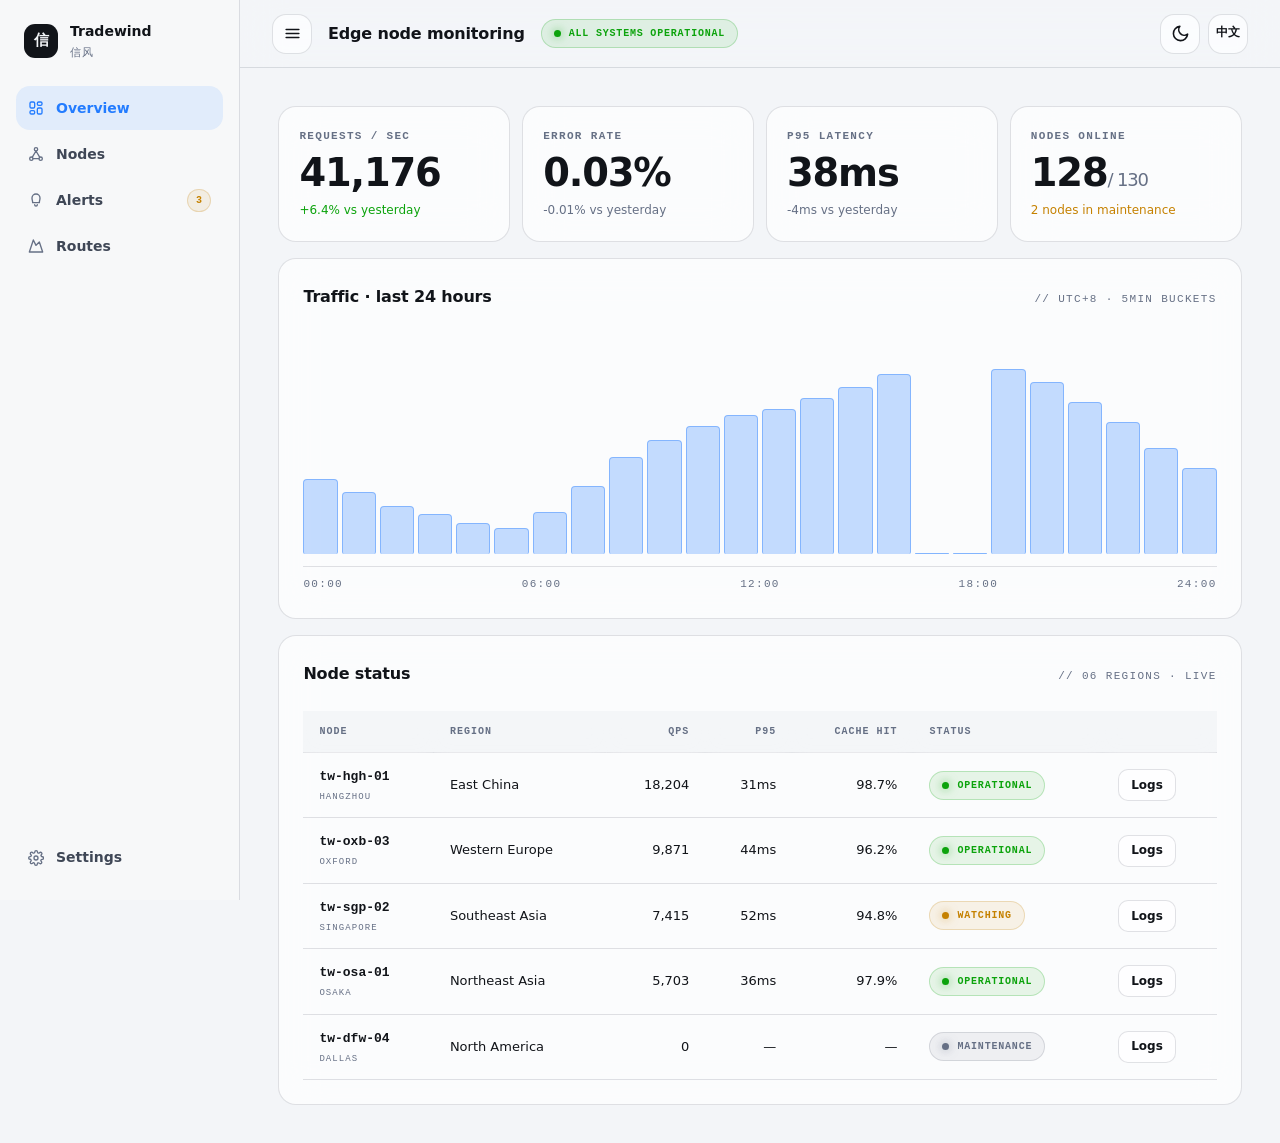
==== examples/dashboard/index.html @ 098a9b1c "Budian UI v1.0.0 - design system, tokens, agent skill, and runnable examples Distilled from Budian C" ====
<!DOCTYPE html>
<html lang="zh-CN">
<head>
  <meta charset="UTF-8">
  <meta name="viewport" content="width=device-width, initial-scale=1, viewport-fit=cover">
  <title>信风 Tradewind — 边缘节点监控台</title>
  <meta name="description" content="信风边缘网络的节点监控面板:请求量、延迟、缓存命中与告警。">
  <meta name="theme-color" media="(prefers-color-scheme: light)" content="#f3f5f8">
  <meta name="theme-color" media="(prefers-color-scheme: dark)" content="#050609">
  <script>
    (function () {
      var t = null;
      try { t = localStorage.getItem("budian-theme"); } catch (e) {}
      if (t !== "light" && t !== "dark") {
        t = matchMedia("(prefers-color-scheme: dark)").matches ? "dark" : "light";
      }
      document.documentElement.dataset.theme = t;
    })();
  </script>
  <link rel="stylesheet" href="../../tokens/tokens.css">
  <link rel="stylesheet" href="styles.css">
</head>
<body>
  <a class="skip" href="#main" data-i18n="a11y.skip">跳到主要内容</a>

  <div class="app">
    <!-- ================= Sidebar ================= -->
    <aside class="sidebar" aria-label="侧边导航">
      <div class="sidebar__brand">
        <span class="brand__mark" aria-hidden="true">信</span>
        <span class="brand__name">Tradewind<b>信风</b></span>
      </div>
      <nav class="sidenav">
        <a class="sidenav__item is-active" href="#main" aria-current="page">
          <svg class="icon" viewBox="0 0 24 24" fill="none" stroke="currentColor" stroke-width="2" stroke-linecap="round" stroke-linejoin="round" aria-hidden="true"><rect x="3" y="3" width="7" height="9" rx="2"/><rect x="14" y="3" width="7" height="5" rx="2"/><rect x="14" y="12" width="7" height="9" rx="2"/><rect x="3" y="16" width="7" height="5" rx="2"/></svg>
          <span data-i18n="nav.overview">概览</span>
        </a>
        <a class="sidenav__item" href="#nodes">
          <svg class="icon" viewBox="0 0 24 24" fill="none" stroke="currentColor" stroke-width="2" stroke-linecap="round" stroke-linejoin="round" aria-hidden="true"><circle cx="12" cy="5" r="2.5"/><circle cx="5" cy="19" r="2.5"/><circle cx="19" cy="19" r="2.5"/><path d="M12 7.5 6.5 16.7M12 7.5l5.5 9.2M7.5 19h9"/></svg>
          <span data-i18n="nav.nodes">节点</span>
        </a>
        <a class="sidenav__item" href="#nodes">
          <svg class="icon" viewBox="0 0 24 24" fill="none" stroke="currentColor" stroke-width="2" stroke-linecap="round" stroke-linejoin="round" aria-hidden="true"><path d="M12 3a6 6 0 0 0-6 6c0 3 1 4 1 7h10c0-3 1-4 1-7a6 6 0 0 0-6-6Z"/><path d="M10 19a2 2 0 0 0 4 0"/></svg>
          <span data-i18n="nav.alerts">告警</span>
          <span class="badge badge--warn">3</span>
        </a>
        <a class="sidenav__item" href="#nodes">
          <svg class="icon" viewBox="0 0 24 24" fill="none" stroke="currentColor" stroke-width="2" stroke-linecap="round" stroke-linejoin="round" aria-hidden="true"><path d="m8 3 4 8 5-5 5 15H2L8 3Z"/></svg>
          <span data-i18n="nav.routes">路由</span>
        </a>
      </nav>
      <div class="sidebar__foot">
        <button class="sidenav__item sidenav__item--btn" type="button" id="settings-open">
          <svg class="icon" viewBox="0 0 24 24" fill="none" stroke="currentColor" stroke-width="2" stroke-linecap="round" stroke-linejoin="round" aria-hidden="true"><circle cx="12" cy="12" r="3"/><path d="M19.4 15a1.7 1.7 0 0 0 .3 1.9l.1.1a2 2 0 1 1-2.8 2.8l-.1-.1a1.7 1.7 0 0 0-1.9-.3 1.7 1.7 0 0 0-1 1.5V21a2 2 0 1 1-4 0v-.1a1.7 1.7 0 0 0-1-1.6 1.7 1.7 0 0 0-1.9.3l-.1.1a2 2 0 1 1-2.8-2.8l.1-.1a1.7 1.7 0 0 0 .3-1.9 1.7 1.7 0 0 0-1.5-1H3a2 2 0 1 1 0-4h.1a1.7 1.7 0 0 0 1.6-1 1.7 1.7 0 0 0-.3-1.9l-.1-.1a2 2 0 1 1 2.8-2.8l.1.1a1.7 1.7 0 0 0 1.9.3h.1a1.7 1.7 0 0 0 1-1.5V3a2 2 0 1 1 4 0v.1a1.7 1.7 0 0 0 1 1.5h.1a1.7 1.7 0 0 0 1.9-.3l.1-.1a2 2 0 1 1 2.8 2.8l-.1.1a1.7 1.7 0 0 0-.3 1.9v.1a1.7 1.7 0 0 0 1.5 1h.2a2 2 0 1 1 0 4h-.1a1.7 1.7 0 0 0-1.5 1Z"/></svg>
          <span data-i18n="nav.settings">设置</span>
        </button>
      </div>
    </aside>

    <!-- Mobile drawer scrim -->
    <div class="scrim" id="scrim" hidden></div>

    <!-- ================= Main column ================= -->
    <div class="main">
      <header class="topbar">
        <button class="icon-btn menu-btn" type="button" id="menu-open" aria-label="打开导航" aria-expanded="false">
          <svg class="icon" viewBox="0 0 24 24" fill="none" stroke="currentColor" stroke-width="2" stroke-linecap="round" stroke-linejoin="round" aria-hidden="true"><path d="M4 7h16M4 12h16M4 17h16"/></svg>
        </button>
        <h1 class="topbar__title"><span data-i18n="page.title">边缘节点监控</span><span class="status status--ok" data-i18n="page.status">全部系统正常</span></h1>
        <div class="topbar__actions">
          <button class="icon-btn" type="button" data-budian-theme-toggle data-i18n-attr="aria-label:a11y.themeDark" aria-pressed="false">
            <svg class="icon icon--moon" viewBox="0 0 24 24" fill="none" stroke="currentColor" stroke-width="2" stroke-linecap="round" stroke-linejoin="round" aria-hidden="true"><path d="M21 12.8A9 9 0 1 1 11.2 3a7 7 0 0 0 9.8 9.8Z"/></svg>
            <svg class="icon icon--sun" viewBox="0 0 24 24" fill="none" stroke="currentColor" stroke-width="2" stroke-linecap="round" stroke-linejoin="round" aria-hidden="true"><circle cx="12" cy="12" r="4"/><path d="M12 2v2M12 20v2M4.9 4.9l1.4 1.4M17.7 17.7l1.4 1.4M2 12h2M20 12h2M4.9 19.1l1.4-1.4M17.7 6.3l1.4-1.4"/></svg>
          </button>
          <button class="icon-btn icon-btn--text" type="button" data-budian-locale-toggle aria-label="Switch to English" lang="en">EN</button>
        </div>
      </header>

      <main id="main" class="content">
        <!-- ============ Metric row ============ -->
        <section class="metrics" aria-label="关键指标">
          <div class="metric reveal" style="--d:1">
            <span class="metric__label mono-note" data-i18n="metrics.rps.label">REQUESTS / SEC</span>
            <strong class="metric__value"><span data-count="41200">0</span></strong>
            <span class="metric__delta metric__delta--up">+6.4% <span data-i18n="metrics.vsYesterday">较昨日</span></span>
          </div>
          <div class="metric reveal" style="--d:2">
            <span class="metric__label mono-note" data-i18n="metrics.err.label">ERROR RATE</span>
            <strong class="metric__value"><span data-count="0.03" data-count-suffix="%">0</span></strong>
            <span class="metric__delta metric__delta--down">-0.01% <span data-i18n="metrics.vsYesterday">较昨日</span></span>
          </div>
          <div class="metric reveal" style="--d:3">
            <span class="metric__label mono-note" data-i18n="metrics.p95.label">P95 LATENCY</span>
            <strong class="metric__value"><span data-count="38" data-count-suffix="ms">0</span></strong>
            <span class="metric__delta metric__delta--down">-4ms <span data-i18n="metrics.vsYesterday">较昨日</span></span>
          </div>
          <div class="metric reveal" style="--d:4">
            <span class="metric__label mono-note" data-i18n="metrics.nodes.label">NODES ONLINE</span>
            <strong class="metric__value"><span data-count="128">0</span><span class="metric__total">/ 130</span></strong>
            <span class="metric__delta metric__delta--warn" data-i18n="metrics.nodes.delta">2 个节点维护中</span>
          </div>
        </section>

        <!-- ============ Traffic chart ============ -->
        <section class="panel reveal" id="traffic" aria-labelledby="traffic-title">
          <header class="panel__head">
            <h2 class="panel__title" id="traffic-title" data-i18n="traffic.title">请求量 · 最近 24 小时</h2>
            <code class="mono-note" data-i18n="traffic.note">// UTC+8 · 5MIN BUCKETS</code>
          </header>
          <div class="chart" role="img" aria-label="最近二十四小时请求量柱状图,峰值出现在 21:00 左右">
            <div class="chart__bar" style="--v:34"></div>
            <div class="chart__bar" style="--v:28"></div>
            <div class="chart__bar" style="--v:22"></div>
            <div class="chart__bar" style="--v:18"></div>
            <div class="chart__bar" style="--v:14"></div>
            <div class="chart__bar" style="--v:12"></div>
            <div class="chart__bar" style="--v:19"></div>
            <div class="chart__bar" style="--v:31"></div>
            <div class="chart__bar" style="--v:44"></div>
            <div class="chart__bar" style="--v:52"></div>
            <div class="chart__bar" style="--v:58"></div>
            <div class="chart__bar" style="--v:63"></div>
            <div class="chart__bar" style="--v:66"></div>
            <div class="chart__bar" style="--v:71"></div>
            <div class="chart__bar" style="--v:76"></div>
            <div class="chart__bar" style="--v:82"></div>
            <div class="chart__bar" style="--v:88 is-peak"></div>
            <div class="chart__bar" style="--v:91 is-peak"></div>
            <div class="chart__bar" style="--v:84"></div>
            <div class="chart__bar" style="--v:78"></div>
            <div class="chart__bar" style="--v:69"></div>
            <div class="chart__bar" style="--v:60"></div>
            <div class="chart__bar" style="--v:48"></div>
            <div class="chart__bar" style="--v:39"></div>
          </div>
          <div class="chart__axis mono-note" aria-hidden="true">
            <span>00:00</span><span>06:00</span><span>12:00</span><span>18:00</span><span>24:00</span>
          </div>
        </section>

        <!-- ============ Nodes table ============ -->
        <section class="panel reveal" id="nodes" aria-labelledby="nodes-title">
          <header class="panel__head">
            <h2 class="panel__title" id="nodes-title" data-i18n="nodes.title">节点状态</h2>
            <code class="mono-note" data-i18n="nodes.note">// 06 REGIONS · LIVE</code>
          </header>
          <div class="table-wrap">
            <table class="table">
              <thead>
                <tr>
                  <th scope="col" data-i18n="nodes.col.node">节点</th>
                  <th scope="col" data-i18n="nodes.col.region">区域</th>
                  <th scope="col" class="num" data-i18n="nodes.col.qps">QPS</th>
                  <th scope="col" class="num" data-i18n="nodes.col.p95">P95</th>
                  <th scope="col" class="num" data-i18n="nodes.col.hit">命中率</th>
                  <th scope="col" data-i18n="nodes.col.status">状态</th>
                  <th scope="col"><span class="visually-hidden" data-i18n="nodes.col.actions">操作</span></th>
                </tr>
              </thead>
              <tbody>
                <tr>
                  <th scope="row"><span class="node-name">tw-hgh-01</span><small class="mono-note">HANGZHOU</small></th>
                  <td data-i18n="nodes.r1.region">华东</td>
                  <td class="num">18,204</td>
                  <td class="num">31ms</td>
                  <td class="num">98.7%</td>
                  <td><span class="status status--ok" data-i18n="nodes.st.ok">正常</span></td>
                  <td class="actions"><button class="btn btn--ghost btn--xs" type="button" data-i18n="nodes.action.logs">日志</button></td>
                </tr>
                <tr>
                  <th scope="row"><span class="node-name">tw-oxb-03</span><small class="mono-note">OXFORD</small></th>
                  <td data-i18n="nodes.r2.region">西欧</td>
                  <td class="num">9,871</td>
                  <td class="num">44ms</td>
                  <td class="num">96.2%</td>
                  <td><span class="status status--ok" data-i18n="nodes.st.ok">正常</span></td>
                  <td class="actions"><button class="btn btn--ghost btn--xs" type="button" data-i18n="nodes.action.logs">日志</button></td>
                </tr>
                <tr>
                  <th scope="row"><span class="node-name">tw-sgp-02</span><small class="mono-note">SINGAPORE</small></th>
                  <td data-i18n="nodes.r3.region">东南亚</td>
                  <td class="num">7,415</td>
                  <td class="num">52ms</td>
                  <td class="num">94.8%</td>
                  <td><span class="status status--warn" data-i18n="nodes.st.observe">观察</span></td>
                  <td class="actions"><button class="btn btn--ghost btn--xs" type="button" data-i18n="nodes.action.logs">日志</button></td>
                </tr>
                <tr>
                  <th scope="row"><span class="node-name">tw-osa-01</span><small class="mono-note">OSAKA</small></th>
                  <td data-i18n="nodes.r4.region">东北亚</td>
                  <td class="num">5,703</td>
                  <td class="num">36ms</td>
                  <td class="num">97.9%</td>
                  <td><span class="status status--ok" data-i18n="nodes.st.ok">正常</span></td>
                  <td class="actions"><button class="btn btn--ghost btn--xs" type="button" data-i18n="nodes.action.logs">日志</button></td>
                </tr>
                <tr>
                  <th scope="row"><span class="node-name">tw-dfw-04</span><small class="mono-note">DALLAS</small></th>
                  <td data-i18n="nodes.r5.region">北美</td>
                  <td class="num">0</td>
                  <td class="num">—</td>
                  <td class="num">—</td>
                  <td><span class="status status--maint" data-i18n="nodes.st.maint">维护</span></td>
                  <td class="actions"><button class="btn btn--ghost btn--xs" type="button" data-i18n="nodes.action.logs">日志</button></td>
                </tr>
              </tbody>
            </table>
          </div>
        </section>
      </main>
    </div>
  </div>

  <!-- ============ Settings dialog (native <dialog>) ============ -->
  <dialog class="modal" id="settings">
    <form method="dialog" class="modal__form">
      <h2 class="modal__title" data-i18n="settings.title">面板设置</h2>
      <div class="field">
        <label for="refresh" data-i18n="settings.refresh">刷新间隔</label>
        <select id="refresh" class="input">
          <option value="5" data-i18n="settings.refresh.5">每 5 秒</option>
          <option value="15" selected data-i18n="settings.refresh.15">每 15 秒</option>
          <option value="60" data-i18n="settings.refresh.60">每 60 秒</option>
        </select>
      </div>
      <div class="field field--check">
        <input type="checkbox" id="alerts" class="checkbox" checked>
        <label for="alerts" data-i18n="settings.alerts">在顶部显示告警横幅</label>
      </div>
      <footer class="modal__foot">
        <button class="btn btn--ghost" type="submit" value="cancel" data-i18n="settings.cancel">取消</button>
        <button class="btn btn--solid" type="submit" value="save" id="settings-save" data-i18n="settings.save">保存</button>
      </footer>
    </form>
  </dialog>

  <script src="../assets/budian.js" defer></script>
  <script>
    document.addEventListener("DOMContentLoaded", function () {
      Budian.init({
        messages: {
          "zh-CN": {
            "meta.title": "信风 Tradewind — 边缘节点监控台",
            "meta.description": "信风边缘网络的节点监控面板:请求量、延迟、缓存命中与告警。",
            "a11y.skip": "跳到主要内容",
            "a11y.themeDark": "切换到深色模式",
            "a11y.themeLight": "切换到浅色模式",
            "a11y.menu": "打开导航",
            "nav.overview": "概览", "nav.nodes": "节点", "nav.alerts": "告警",
            "nav.routes": "路由", "nav.settings": "设置",
            "page.title": "边缘节点监控",
            "page.status": "全部系统正常",
            "metrics.rps.label": "REQUESTS / SEC",
            "metrics.err.label": "ERROR RATE",
            "metrics.p95.label": "P95 LATENCY",
            "metrics.nodes.label": "NODES ONLINE",
            "metrics.vsYesterday": "较昨日",
            "metrics.nodes.delta": "2 个节点维护中",
            "traffic.title": "请求量 · 最近 24 小时",
            "traffic.note": "// UTC+8 · 5MIN BUCKETS",
            "nodes.title": "节点状态",
            "nodes.note": "// 06 REGIONS · LIVE",
            "nodes.col.node": "节点", "nodes.col.region": "区域", "nodes.col.qps": "QPS",
            "nodes.col.p95": "P95", "nodes.col.hit": "命中率", "nodes.col.status": "状态",
            "nodes.col.actions": "操作",
            "nodes.r1.region": "华东", "nodes.r2.region": "西欧", "nodes.r3.region": "东南亚",
            "nodes.r4.region": "东北亚", "nodes.r5.region": "北美",
            "nodes.st.ok": "正常", "nodes.st.observe": "观察", "nodes.st.maint": "维护",
            "nodes.action.logs": "日志",
            "settings.title": "面板设置",
            "settings.refresh": "刷新间隔",
            "settings.refresh.5": "每 5 秒", "settings.refresh.15": "每 15 秒", "settings.refresh.60": "每 60 秒",
            "settings.alerts": "在顶部显示告警横幅",
            "settings.cancel": "取消", "settings.save": "保存",
            "settings.saved": "设置已保存"
          },
          "en": {
            "meta.title": "Tradewind — Edge Node Console",
            "meta.description": "Node monitoring console for the Tradewind edge network: traffic, latency, cache hits and alerts.",
            "a11y.skip": "Skip to main content",
            "a11y.themeDark": "Switch to dark mode",
            "a11y.themeLight": "Switch to light mode",
            "a11y.menu": "Open navigation",
            "nav.overview": "Overview", "nav.nodes": "Nodes", "nav.alerts": "Alerts",
            "nav.routes": "Routes", "nav.settings": "Settings",
            "page.title": "Edge node monitoring",
            "page.status": "All systems operational",
            "metrics.rps.label": "REQUESTS / SEC",
            "metrics.err.label": "ERROR RATE",
            "metrics.p95.label": "P95 LATENCY",
            "metrics.nodes.label": "NODES ONLINE",
            "metrics.vsYesterday": "vs yesterday",
            "metrics.nodes.delta": "2 nodes in maintenance",
            "traffic.title": "Traffic · last 24 hours",
            "traffic.note": "// UTC+8 · 5MIN BUCKETS",
            "nodes.title": "Node status",
            "nodes.note": "// 06 REGIONS · LIVE",
            "nodes.col.node": "Node", "nodes.col.region": "Region", "nodes.col.qps": "QPS",
            "nodes.col.p95": "P95", "nodes.col.hit": "Cache hit", "nodes.col.status": "Status",
            "nodes.col.actions": "Actions",
            "nodes.r1.region": "East China", "nodes.r2.region": "Western Europe", "nodes.r3.region": "Southeast Asia",
            "nodes.r4.region": "Northeast Asia", "nodes.r5.region": "North America",
            "nodes.st.ok": "Operational", "nodes.st.observe": "Watching", "nodes.st.maint": "Maintenance",
            "nodes.action.logs": "Logs",
            "settings.title": "Console settings",
            "settings.refresh": "Refresh interval",
            "settings.refresh.5": "Every 5 seconds", "settings.refresh.15": "Every 15 seconds", "settings.refresh.60": "Every 60 seconds",
            "settings.alerts": "Show alert banner at the top",
            "settings.cancel": "Cancel", "settings.save": "Save",
            "settings.saved": "Settings saved"
          }
        }
      });

      /* Native dialog wiring */
      var settings = document.getElementById("settings");
      var openBtn = document.getElementById("settings-open");
      openBtn.addEventListener("click", function () { settings.showModal(); });
      settings.addEventListener("close", function () {
        if (settings.returnValue === "save") {
          Budian.toast.show(Budian.i18n.t("settings.saved"));
        }
      });

      /* Mobile drawer */
      var sidebar = document.querySelector(".sidebar");
      var scrim = document.getElementById("scrim");
      var menuBtn = document.getElementById("menu-open");
      function setDrawer(open) {
        sidebar.classList.toggle("is-open", open);
        scrim.hidden = !open;
        menuBtn.setAttribute("aria-expanded", open ? "true" : "false");
        if (open) {
          var first = sidebar.querySelector(".sidenav__item");
          if (first) first.focus();
        } else {
          menuBtn.focus();
        }
      }
      menuBtn.addEventListener("click", function () {
        setDrawer(!sidebar.classList.contains("is-open"));
      });
      scrim.addEventListener("click", function () { setDrawer(false); });
      document.addEventListener("keydown", function (e) {
        if (e.key === "Escape" && sidebar.classList.contains("is-open")) setDrawer(false);
      });
      sidebar.querySelectorAll(".sidenav__item:not(.sidenav__item--btn)").forEach(function (a) {
        a.addEventListener("click", function () { if (window.innerWidth <= 900) setDrawer(false); });
      });
    });
  </script>
</body>
</html>
---- tokens/tokens.css ----
/* ==========================================================================
   Budian UI — Design Tokens v1.0.0
   --------------------------------------------------------------------------
   Single source of truth for the visual language distilled from the
   Budian Cloud family of pages (measured 2026-09-21).

   Evidence tags per token:
     [O] Observed   — measured from live Budian pages or their source code
     [I] Inferred   — consistent across several Budian pages, normalized here
     [R] Recommended— engineering best practice added to complete the system
   Full evidence log: docs/evidence.md

   Usage: components must consume SEMANTIC tokens, never raw hex values.
   Raw palette values live at the bottom of this file for reference only.
   ========================================================================== */

:root {
  color-scheme: light;                                        /* [O] gfw-x, budianai, budianwtx */

  /* ---- Surface & text (light) ---------------------------------------- */
  --budian-bg: #f3f5f8;                                       /* [O] budiancloud */
  --budian-bg-inset: #ebeef3;                                 /* [I] wells, stripes, code surfaces */
  --budian-surface: rgba(255, 255, 255, .68);                 /* [O] glass card */
  --budian-surface-strong: rgba(255, 255, 255, .90);          /* [O] popover / dialog */
  --budian-text-primary: #111419;                             /* [O] */
  --budian-text-secondary: #3f4756;                           /* [I] between primary and muted */
  --budian-text-muted: #667085;                               /* [O] */
  --budian-border: rgba(15, 23, 42, .12);                     /* [O] hairline */
  --budian-border-strong: rgba(15, 23, 42, .22);              /* [I] */

  /* ---- Accent & status (light) --------------------------------------- */
  --budian-accent: #237cff;                                   /* [O] selection blue */
  --budian-accent-hover: #1a6ef0;                             /* [I] */
  --budian-on-accent: #ffffff;                                /* [O] */
  --budian-ring: #1a78ff;                                     /* [O] focus ring base */
  --budian-success: #0ca30c;                                  /* [O] budianwtx "good" */
  --budian-warning: #c58100;                                  /* [O] gfw-x "observe" */
  --budian-danger: #e65243;                                   /* [O] gfw-x "danger" */
  --budian-on-danger: #ffffff;                               /* [R] text on danger fills, both themes */
  --budian-info: #1a78ff;                                     /* [O] ring reused as info */

  /* ---- Code surface (light) ------------------------------------------ */
  --budian-code-bg: #101318;                                  /* [I] terminal stays dark in both themes */
  --budian-code-text: #e7edf6;                                /* [I] */
  --budian-code-border: rgba(255, 255, 255, .08);             /* [I] */

  /* ---- Scrim / overlay (light) --------------------------------------- */
  --budian-overlay: rgba(9, 12, 20, .5);                      /* [O] dialog backdrop */

  /* ---- Typography ----------------------------------------------------- */
  --budian-font-sans: Inter, "SF Pro Display", "PingFang SC",
    "Microsoft YaHei", system-ui, sans-serif;                 /* [O] budiancloud */
  --budian-font-mono: ui-monospace, "SFMono-Regular", Consolas,
    "Liberation Mono", Menlo, monospace;                      /* [O] budianai + section-note */
  --budian-font-serif: ui-serif, "Songti SC", "Noto Serif CJK SC",
    Georgia, serif;                                           /* [O] vellunote, atmospheric branch only */

  --budian-text-display-size: clamp(58px, 8.2vw, 118px);      /* [O] hero */
  --budian-text-display-lh: .95;                              /* [O] .92 measured, .95 safe for CJK */
  --budian-text-display-tracking: -.06em;                     /* [O] -.075em measured, tightened for mixed text */
  --budian-text-display-weight: 780;                          /* [O] */

  --budian-text-title-size: clamp(34px, 4vw, 52px);           /* [O] section h2 */
  --budian-text-title-lh: 1.05;                               /* [O] 1 measured, 1.05 safe for CJK */
  --budian-text-title-tracking: -.05em;                       /* [O] -.055em */
  --budian-text-title-weight: 800;                            /* [O] 790–820 across pages */

  --budian-text-heading-size: 19px;                           /* [O] card h3 */
  --budian-text-heading-lh: 1.25;                             /* [O] 1.2 */
  --budian-text-heading-tracking: -.02em;                     /* [O] -.025em */
  --budian-text-heading-weight: 700;                          /* [O] 690–760 */

  --budian-text-subheading-size: 16px;                        /* [O] */
  --budian-text-subheading-weight: 650;                       /* [O] 650–690 */

  --budian-text-body-size: 15px;                              /* [O] 14–16px band */
  --budian-text-body-lh: 1.7;                                 /* [O] 1.45–1.78 */

  --budian-text-lede-size: clamp(16px, 1.8vw, 21px);          /* [O] hero paragraph */
  --budian-text-lede-lh: 1.75;                                /* [O] */

  --budian-text-small-size: 13px;                             /* [O] */
  --budian-text-small-lh: 1.5;                                /* [O] 1.45 */

  --budian-text-caption-size: 11px;                           /* [O] 10–12px band */
  --budian-text-caption-lh: 1.4;                              /* [O] */
  --budian-text-caption-tracking: .12em;                      /* [O] metadata */

  /* Kicker: small uppercase label above titles */
  --budian-kicker-size: 11px;                                 /* [O] 10–12px band */
  --budian-kicker-weight: 800;                                /* [O] 700–800 */
  --budian-kicker-tracking: .18em;                            /* [O] .16–.22em */

  /* ---- Spacing -------------------------------------------------------- */
  /* 4px base scale; values observed across all pages */
  --budian-space-1: 4px;                                      /* [O] */
  --budian-space-2: 8px;                                      /* [O] */
  --budian-space-3: 12px;                                     /* [O] */
  --budian-space-4: 16px;                                     /* [O] */
  --budian-space-5: 20px;                                     /* [O] */
  --budian-space-6: 24px;                                     /* [O] */
  --budian-space-8: 32px;                                     /* [O] */
  --budian-space-10: 40px;                                    /* [O] */
  --budian-space-12: 48px;                                    /* [O] */
  --budian-space-16: 64px;                                    /* [O] */
  --budian-space-20: 80px;                                    /* [O] */
  --budian-space-24: 96px;                                    /* [O] */
  --budian-space-section: clamp(64px, 9vw, 112px);            /* [O] 58–130px band, normalized */

  /* ---- Layout / containers -------------------------------------------- */
  --budian-container-sm: 640px;                               /* [O] vellunote ritual, chat column */
  --budian-container-md: 940px;                               /* [O] vellunote refinement */
  --budian-container-lg: 1180px;                              /* [O] resident3, h3flow workbench */
  --budian-container-xl: 1240px;                              /* [O] budiancloud, gfw-x */
  --budian-gutter: 20px;                                      /* [O] calc(100% - 40px) */
  --budian-gutter-narrow: 14px;                               /* [O] mobile calc(100% - 28px) */

  /* ---- Radius ---------------------------------------------------------- */
  --budian-radius-sm: 10px;                                   /* [O] small inputs, chips */
  --budian-radius-md: 14px;                                   /* [O] buttons 12–14, icon tiles 13 */
  --budian-radius-lg: 18px;                                   /* [O] cards 16–19 */
  --budian-radius-xl: 24px;                                   /* [O] dialogs / panels 22–28 */
  --budian-radius-2xl: 32px;                                  /* [O] hero panels 30–32 */
  --budian-radius-pill: 999px;                                /* [O] pills, progress tracks */

  /* ---- Shadow / elevation ---------------------------------------------- */
  --budian-shadow-sm: 0 8px 24px rgba(15, 23, 42, .10);       /* [O] 0 8 24 .12 */
  --budian-shadow-md: 0 12px 34px rgba(15, 23, 42, .12);      /* [O] card hover */
  --budian-shadow-lg: 0 24px 80px rgba(15, 23, 42, .10);      /* [O] gfw-x / h3flow */
  --budian-shadow-xl: 0 30px 110px rgba(15, 23, 42, .38);     /* [O] dialog */
  --budian-highlight-edge: inset 0 1px 0 rgba(255, 255, 255, .045); /* [O] glass top edge */

  /* ---- Blur ------------------------------------------------------------- */
  --budian-blur-sm: 10px;                                     /* [O] dialog backdrop */
  --budian-blur-md: 20px;                                     /* [O] cards */
  --budian-blur-lg: 28px;                                     /* [O] composer / settings 24–28 */
  --budian-blur-xl: 36px;                                     /* [O] dialog */
  --budian-blur-ambient: 95px;                                /* [O] ambient orbs */

  /* ---- Motion ------------------------------------------------------------ */
  --budian-motion-instant: 140ms;                             /* [O] micro feedback */
  --budian-motion-fast: 250ms;                                /* [O] button color / bg */
  --budian-motion-normal: 350ms;                              /* [O] hover lift, borders */
  --budian-motion-slow: 650ms;                                /* [O] reveals 500–700 */
  --budian-motion-grand: 950ms;                               /* [O] hero title */
  --budian-ease-standard: cubic-bezier(.22, 1, .36, 1);       /* [O] canonical Budian ease */
  --budian-ease-enter: cubic-bezier(.2, .8, .2, 1);           /* [O] family variant */
  --budian-ease-exit: cubic-bezier(.4, 0, 1, 1);              /* [R] */
  --budian-ease-ambient: cubic-bezier(.45, 0, .55, 1);        /* [O] ciphey aurora */
  --budian-stagger: 55ms;                                     /* [O] reveal stagger 45–70 */

  /* ---- Z-index ------------------------------------------------------------ */
  --budian-z-content: 2;                                      /* [O] main above ambient */
  --budian-z-sticky: 20;                                      /* [O] topbar */
  --budian-z-toast: 100;                                      /* [O] toast */
  --budian-z-skip: 1000;                                      /* [O] gfw-x skip link */

  /* ---- Opacity ------------------------------------------------------------- */
  --budian-opacity-glass: .68;                                /* [O] surface alpha */
  --budian-opacity-ambient: .18;                              /* [O] ambient orbs */
  --budian-opacity-disabled: .55;                             /* [R] */
  --budian-opacity-faint: .32;                                /* [O] grid field */

  /* ---- Iconography ---------------------------------------------------------- */
  --budian-icon-sm: 16px;                                     /* [O] button icons */
  --budian-icon-md: 19px;                                     /* [O] card icons */
  --budian-icon-stroke: 2;                                    /* [O] global svg rule */

  /* ---- Touch / focus --------------------------------------------------------- */
  --budian-target-min: 44px;                                  /* [R] vellunote observed 44px buttons */
  --budian-focus-width: 3px;                                  /* [O] */
  --budian-focus-offset: 3px;                                 /* [O] */

  /* ---- Raw palette (reference only — do not consume directly) ---------------- */
  --budian-raw-cyan: #29d6ff;                                 /* [O] card accent */
  --budian-raw-green: #34ef8a;                                /* [O] card accent */
  --budian-raw-violet: #9a7cff;                               /* [O] card accent */
  --budian-raw-blue: #3b8cff;                                 /* [O] card accent */
  --budian-raw-amber: #ffb84a;                                /* [O] card accent */
  --budian-raw-lime: #8ee36b;                                 /* [O] card accent */
  --budian-raw-orange: #ff7a45;                               /* [O] card accent */
  --budian-raw-rose: #ff6fae;                                 /* [O] card accent */
  --budian-raw-red: #ff5d68;                                  /* [O] card accent */

  /* Signature hero gradient phrase (use at most once per page) */
  --budian-gradient-phrase: linear-gradient(100deg,
    #1976ff 4%, #63d8ff 52%, #7c5cff 98%);                    /* [O] */
}

/* ==========================================================================
   Dark theme — applied via <html data-theme="dark">
   Default behavior: data-theme is set by an inline <head> script from
   localStorage("budian-theme") or prefers-color-scheme. See docs/theme.md.
   ========================================================================== */

:root[data-theme="dark"] {
  color-scheme: dark;                                         /* [O] */

  --budian-bg: #050609;                                       /* [O] budiancloud dark */
  --budian-bg-inset: #0b0e14;                                 /* [I] */
  --budian-surface: rgba(15, 18, 25, .66);                    /* [O] */
  --budian-surface-strong: rgba(17, 20, 28, .92);             /* [O] */
  --budian-text-primary: #f4f7fb;                             /* [O] */
  --budian-text-secondary: #c3cad6;                           /* [I] */
  --budian-text-muted: #9299a8;                               /* [O] */
  --budian-border: rgba(255, 255, 255, .11);                  /* [O] */
  --budian-border-strong: rgba(255, 255, 255, .24);           /* [I] */

  --budian-accent: #48b8ff;                                   /* [O] orbit dot blue */
  --budian-accent-hover: #67b6ff;                             /* [O] dark ring */
  --budian-on-accent: #05070a;                                /* [O] arrow on accent */
  --budian-ring: #67b6ff;                                     /* [O] */
  --budian-success: #34ef8a;                                  /* [O] */
  --budian-warning: #f0b340;                                  /* [O] gfw-x dark */
  --budian-danger: #ff6b5c;                                   /* [O] gfw-x dark */
  --budian-on-danger: #ffffff;                                /* [R] */
  --budian-info: #67b6ff;                                     /* [O] */

  --budian-code-bg: #0d1015;                                  /* [I] */
  --budian-code-text: #e7edf6;                                /* [I] */
  --budian-code-border: rgba(255, 255, 255, .08);             /* [I] */

  --budian-overlay: rgba(0, 0, 0, .55);                       /* [O] */

  --budian-shadow-sm: 0 8px 24px rgba(0, 0, 0, .35);          /* [I] deeper in dark */
  --budian-shadow-md: 0 12px 34px rgba(0, 0, 0, .40);         /* [I] */
  --budian-shadow-lg: 0 24px 80px rgba(0, 0, 0, .45);         /* [I] */
  --budian-shadow-xl: 0 30px 110px rgba(0, 0, 0, .55);        /* [I] */
  --budian-highlight-edge: inset 0 1px 0 rgba(255, 255, 255, .05); /* [O] */
}

/* ==========================================================================
   No-JS dark fallback — if the inline bootstrap script never ran (JS off),
   a dark-OS visitor still gets the dark theme via pure CSS. Must mirror the
   block above. [R] progressive-enhancement addition; observed as pure-CSS
   approach on budian-gfw.
   ========================================================================== */

@media (prefers-color-scheme: dark) {
  :root:not([data-theme="light"]) {
    color-scheme: dark;

    --budian-bg: #050609;
    --budian-bg-inset: #0b0e14;
    --budian-surface: rgba(15, 18, 25, .66);
    --budian-surface-strong: rgba(17, 20, 28, .92);
    --budian-text-primary: #f4f7fb;
    --budian-text-secondary: #c3cad6;
    --budian-text-muted: #9299a8;
    --budian-border: rgba(255, 255, 255, .11);
    --budian-border-strong: rgba(255, 255, 255, .24);

    --budian-accent: #48b8ff;
    --budian-accent-hover: #67b6ff;
    --budian-on-accent: #05070a;
    --budian-ring: #67b6ff;
    --budian-success: #34ef8a;
    --budian-warning: #f0b340;
    --budian-danger: #ff6b5c;
    --budian-on-danger: #ffffff;
    --budian-info: #67b6ff;

    --budian-code-bg: #0d1015;
    --budian-code-text: #e7edf6;
    --budian-code-border: rgba(255, 255, 255, .08);

    --budian-overlay: rgba(0, 0, 0, .55);

    --budian-shadow-sm: 0 8px 24px rgba(0, 0, 0, .35);
    --budian-shadow-md: 0 12px 34px rgba(0, 0, 0, .40);
    --budian-shadow-lg: 0 24px 80px rgba(0, 0, 0, .45);
    --budian-shadow-xl: 0 30px 110px rgba(0, 0, 0, .55);
    --budian-highlight-edge: inset 0 1px 0 rgba(255, 255, 255, .05);
  }
}

/* ==========================================================================
   Reduced motion — the global kill switch observed on budiancloud,
   budianai, gfw-x, resident3, vellunote. Keep state feedback (focus,
   selection) intact; remove movement and loops.
   ========================================================================== */

@media (prefers-reduced-motion: reduce) {
  *, *::before, *::after {
    animation-duration: .01ms !important;
    animation-iteration-count: 1 !important;
    transition-duration: .01ms !important;
    scroll-behavior: auto !important;
  }
}
---- examples/dashboard/styles.css ----
/* ==========================================================================
   Budian UI example — Dashboard (workbench pattern)
   Fictional product "Tradewind 信风" edge console. Semantic tokens only.
   ========================================================================== */

* { box-sizing: border-box; }

html { scroll-behavior: smooth; }

body {
  margin: 0;
  background: var(--budian-bg);
  color: var(--budian-text-primary);
  font-family: var(--budian-font-sans);
  font-size: var(--budian-text-body-size);
  line-height: var(--budian-text-body-lh);
  -webkit-font-smoothing: antialiased;
}

a { color: inherit; text-decoration: none; }
button { font: inherit; color: inherit; }

.icon { width: var(--budian-icon-md); height: var(--budian-icon-md); flex: none; }

:focus-visible {
  outline: var(--budian-focus-width) solid var(--budian-ring);
  outline-offset: var(--budian-focus-offset);
  border-radius: var(--budian-radius-sm);
}

.mono-note {
  font-family: var(--budian-font-mono);
  font-size: var(--budian-text-caption-size);
  letter-spacing: var(--budian-text-caption-tracking);
  color: var(--budian-text-muted);
  font-weight: 400;
}

.visually-hidden {
  position: absolute; width: 1px; height: 1px;
  clip-path: inset(50%); overflow: hidden; white-space: nowrap;
}

.skip {
  position: fixed; top: var(--budian-space-2); left: var(--budian-space-2);
  z-index: var(--budian-z-skip);
  padding: var(--budian-space-2) var(--budian-space-4);
  border-radius: var(--budian-radius-sm);
  background: var(--budian-surface-strong);
  border: 1px solid var(--budian-border-strong);
  transform: translateY(-200%);
}
.skip:focus-visible { transform: none; }

/* ---- App frame ------------------------------------------------------------- */

.app {
  display: grid;
  grid-template-columns: 240px minmax(0, 1fr);
  min-height: 100dvh;
}

/* ---- Sidebar ---------------------------------------------------------------- */

.sidebar {
  display: flex; flex-direction: column;
  border-right: 1px solid var(--budian-border);
  background: color-mix(in srgb, var(--budian-bg) 60%, var(--budian-surface));
  padding: var(--budian-space-5) var(--budian-space-4);
  gap: var(--budian-space-6);
  position: sticky; top: 0;
  height: 100dvh;
}

.sidebar__brand { display: flex; align-items: center; gap: var(--budian-space-3); padding: 0 var(--budian-space-2); font-weight: 700; }
.brand__mark {
  display: grid; place-items: center;
  width: 34px; height: 34px; border-radius: 11px;
  background: var(--budian-text-primary); color: var(--budian-bg);
  font-size: 15px;
}
.brand__name { font-size: 14px; }
.brand__name b { display: block; font-weight: 500; color: var(--budian-text-muted); font-size: 11px; letter-spacing: .06em; }

.sidenav { display: grid; gap: 2px; }
.sidenav__item {
  display: flex; align-items: center; gap: var(--budian-space-3);
  min-height: 44px;
  padding: 0 var(--budian-space-3);
  border-radius: var(--budian-radius-md);
  color: var(--budian-text-secondary);
  font-size: 14px;
  font-weight: 550;
  background: none; border: none; cursor: pointer; text-align: left; width: 100%;
  transition: background var(--budian-motion-fast) var(--budian-ease-standard),
              color var(--budian-motion-fast) var(--budian-ease-standard);
}
.sidenav__item .icon { width: var(--budian-icon-sm); height: var(--budian-icon-sm); color: var(--budian-text-muted); }
.sidenav__item:hover { background: color-mix(in srgb, var(--budian-text-primary) 5%, transparent); color: var(--budian-text-primary); }
.sidenav__item.is-active {
  background: color-mix(in srgb, var(--budian-accent) 10%, transparent);
  color: var(--budian-accent);
}
.sidenav__item.is-active .icon { color: var(--budian-accent); }

.badge {
  margin-left: auto;
  font-family: var(--budian-font-mono);
  font-size: 10px; font-weight: 600;
  padding: 2px 8px;
  border-radius: var(--budian-radius-pill);
}
.badge--warn {
  color: var(--budian-warning);
  background: color-mix(in srgb, var(--budian-warning) 9%, transparent);
  border: 1px solid color-mix(in srgb, var(--budian-warning) 22%, transparent);
}

.sidebar__foot { margin-top: auto; }

/* ---- Topbar ------------------------------------------------------------------ */

.main { display: flex; flex-direction: column; min-width: 0; }

.topbar {
  position: sticky; top: 0; z-index: var(--budian-z-sticky);
  display: flex; align-items: center; gap: var(--budian-space-4);
  height: 68px;
  padding: 0 clamp(var(--budian-space-4), 3vw, var(--budian-space-8));
  background: color-mix(in srgb, var(--budian-bg) 72%, transparent);
  backdrop-filter: blur(var(--budian-blur-md));
  -webkit-backdrop-filter: blur(var(--budian-blur-md));
  border-bottom: 1px solid var(--budian-border);
}

.menu-btn { display: none; }

.topbar__title {
  display: flex; align-items: center; gap: var(--budian-space-4);
  margin: 0; font-size: 16px; font-weight: 700; letter-spacing: -.01em;
  min-width: 0;
}

.status {
  display: inline-flex; align-items: center; gap: 8px;
  font-family: var(--budian-font-mono);
  font-size: 10px; font-weight: 600;
  letter-spacing: .08em; text-transform: uppercase;
  padding: 5px 12px;
  border-radius: var(--budian-radius-pill);
  white-space: nowrap;
}
.status::before {
  content: ""; width: 7px; height: 7px; border-radius: 50%;
  background: currentColor;
  box-shadow: 0 0 10px color-mix(in srgb, currentColor 60%, transparent);
}
.status--ok {
  color: var(--budian-success);
  background: color-mix(in srgb, var(--budian-success) 9%, transparent);
  border: 1px solid color-mix(in srgb, var(--budian-success) 22%, transparent);
}
.status--warn {
  color: var(--budian-warning);
  background: color-mix(in srgb, var(--budian-warning) 9%, transparent);
  border: 1px solid color-mix(in srgb, var(--budian-warning) 22%, transparent);
}
.status--maint {
  color: var(--budian-text-muted);
  background: color-mix(in srgb, var(--budian-text-muted) 9%, transparent);
  border: 1px solid var(--budian-border);
}

.topbar__actions { margin-left: auto; display: flex; gap: var(--budian-space-2); }

.icon-btn {
  display: grid; place-items: center;
  width: 40px; height: 40px;
  border-radius: var(--budian-radius-md);
  border: 1px solid var(--budian-border);
  background: var(--budian-surface);
  cursor: pointer;
  transition: border-color var(--budian-motion-fast) var(--budian-ease-standard);
}
.icon-btn:hover { border-color: var(--budian-border-strong); }
.icon-btn--text { font-family: var(--budian-font-mono); font-size: 12px; font-weight: 600; }

:root[data-theme="light"] .icon--moon { display: block; }
:root[data-theme="light"] .icon--sun { display: none; }
:root[data-theme="dark"] .icon--sun { display: block; }
:root[data-theme="dark"] .icon--moon { display: none; }

/* ---- Content ------------------------------------------------------------------- */

.content {
  padding: clamp(var(--budian-space-6), 3vw, var(--budian-space-10));
  display: grid; gap: var(--budian-space-4);
  max-width: 1440px;
  width: 100%;
}

/* ---- Metrics -------------------------------------------------------------------- */

.metrics {
  display: grid;
  grid-template-columns: repeat(4, minmax(0, 1fr));
  gap: var(--budian-space-3);
}

.metric {
  display: grid; gap: var(--budian-space-2);
  padding: var(--budian-space-5);
  border: 1px solid var(--budian-border);
  border-radius: var(--budian-radius-lg);
  background: var(--budian-surface);
  backdrop-filter: blur(var(--budian-blur-md));
  -webkit-backdrop-filter: blur(var(--budian-blur-md));
  box-shadow: var(--budian-highlight-edge);
  min-width: 0;
}
.metric__label { font-weight: 600; }
.metric__value {
  font-size: clamp(30px, 3vw, 40px);
  line-height: 1; letter-spacing: -.03em; font-weight: 740;
  font-variant-numeric: tabular-nums;
}
.metric__total { font-size: 18px; color: var(--budian-text-muted); font-weight: 500; }
.metric__delta { font-size: 12px; color: var(--budian-text-muted); font-variant-numeric: tabular-nums; }
.metric__delta--up { color: var(--budian-success); }
.metric__delta--down { color: var(--budian-text-muted); }
.metric__delta--warn { color: var(--budian-warning); }

/* ---- Panels ---------------------------------------------------------------------- */

.panel {
  border: 1px solid var(--budian-border);
  border-radius: var(--budian-radius-lg);
  background: var(--budian-surface);
  backdrop-filter: blur(var(--budian-blur-md));
  -webkit-backdrop-filter: blur(var(--budian-blur-md));
  box-shadow: var(--budian-highlight-edge);
  padding: var(--budian-space-6);
  min-width: 0;
}
.panel__head {
  display: flex; align-items: baseline; justify-content: space-between;
  gap: var(--budian-space-4);
  margin-bottom: var(--budian-space-6);
}
.panel__title { margin: 0; font-size: var(--budian-text-subheading-size); font-weight: var(--budian-text-subheading-weight); letter-spacing: -.01em; }

/* ---- Chart ------------------------------------------------------------------------- */

.chart {
  display: flex; align-items: flex-end; gap: 4px;
  height: 220px;
}
.chart__bar {
  flex: 1; min-width: 0;
  height: calc(var(--v) * 1%);
  border-radius: 4px 4px 2px 2px;
  background: color-mix(in srgb, var(--budian-accent) 26%, transparent);
  border: 1px solid color-mix(in srgb, var(--budian-accent) 40%, transparent);
  border-bottom: none;
  transform-origin: bottom;
}
.chart__bar.is-peak {
  background: color-mix(in srgb, var(--budian-accent) 60%, transparent);
  border-color: color-mix(in srgb, var(--budian-accent) 70%, transparent);
}
.js .chart__bar {
  transform: scaleY(0);
  transition: transform 650ms var(--budian-ease-enter);
  transition-delay: calc(var(--i, 0) * 18ms);
}
.js .panel.on .chart__bar { transform: scaleY(1); }

.chart__axis {
  display: flex; justify-content: space-between;
  margin-top: var(--budian-space-3);
  border-top: 1px solid var(--budian-border);
  padding-top: var(--budian-space-2);
}

/* ---- Table --------------------------------------------------------------------------- */

.table-wrap { overflow-x: auto; }

.table {
  width: 100%; border-collapse: collapse;
  font-size: var(--budian-text-small-size);
  font-variant-numeric: tabular-nums;
}
.table th, .table td {
  padding: var(--budian-space-3) var(--budian-space-4);
  text-align: left;
  border-bottom: 1px solid var(--budian-border);
  white-space: nowrap;
}
.table thead th {
  position: sticky; top: 0;
  background: color-mix(in srgb, var(--budian-bg) 88%, transparent);
  backdrop-filter: blur(var(--budian-blur-sm));
  -webkit-backdrop-filter: blur(var(--budian-blur-sm));
  font-family: var(--budian-font-mono);
  font-size: 10px; font-weight: 600;
  letter-spacing: .1em; text-transform: uppercase;
  color: var(--budian-text-muted);
}
.table tbody th { font-weight: 600; }
.table tbody tr { transition: background var(--budian-motion-fast) var(--budian-ease-standard); }
.table tbody tr:hover { background: color-mix(in srgb, var(--budian-text-primary) 3%, transparent); }
.table .num { text-align: right; font-variant-numeric: tabular-nums; }
.node-name { font-family: var(--budian-font-mono); font-size: 13px; }
.node-name + small { display: block; margin-top: 2px; font-size: 9px; }
.actions { text-align: right; }

.btn {
  display: inline-flex; align-items: center; justify-content: center; gap: var(--budian-space-2);
  height: 44px; padding: 0 var(--budian-space-5);
  border-radius: var(--budian-radius-md);
  border: 1px solid transparent;
  font-size: 14px; font-weight: 650; cursor: pointer;
  transition: background var(--budian-motion-fast) var(--budian-ease-standard),
              border-color var(--budian-motion-fast) var(--budian-ease-standard),
              transform var(--budian-motion-fast) var(--budian-ease-standard);
}
.btn:active { transform: scale(.98); }
.btn--xs { height: 32px; padding: 0 var(--budian-space-3); font-size: 12px; border-radius: var(--budian-radius-sm); }
.btn--solid { background: var(--budian-text-primary); color: var(--budian-bg); }
.btn--solid:hover { opacity: .88; }
.btn--ghost { background: var(--budian-surface); border-color: var(--budian-border); }
.btn--ghost:hover { border-color: var(--budian-border-strong); }

/* ---- Dialog ----------------------------------------------------------------------------- */

.modal {
  border: 1px solid var(--budian-border);
  border-radius: var(--budian-radius-xl);
  background: var(--budian-surface-strong);
  backdrop-filter: blur(var(--budian-blur-xl));
  -webkit-backdrop-filter: blur(var(--budian-blur-xl));
  box-shadow: var(--budian-shadow-xl), var(--budian-highlight-edge);
  color: var(--budian-text-primary);
  padding: 0;
  width: min(440px, calc(100% - 2 * var(--budian-gutter-narrow)));
}
.modal::backdrop {
  background: var(--budian-overlay);
  backdrop-filter: blur(var(--budian-blur-sm));
  -webkit-backdrop-filter: blur(var(--budian-blur-sm));
}
.modal[open] { animation: budian-modal-in 300ms var(--budian-ease-enter); }
@keyframes budian-modal-in {
  from { opacity: 0; transform: translateY(12px) scale(.98); }
  to { opacity: 1; transform: none; }
}
.modal__form { padding: var(--budian-space-8); display: grid; gap: var(--budian-space-5); }
.modal__title { margin: 0 0 var(--budian-space-2); font-size: 18px; font-weight: 700; letter-spacing: -.02em; }
.modal__foot {
  display: flex; justify-content: flex-end; gap: var(--budian-space-3);
  margin-top: var(--budian-space-2);
}

.field { display: grid; gap: var(--budian-space-2); }
.field label { font-size: 13px; font-weight: 600; color: var(--budian-text-secondary); }
.field--check { grid-template-columns: auto 1fr; align-items: center; gap: var(--budian-space-3); }

.input {
  height: 44px;
  padding: 0 var(--budian-space-4);
  border-radius: var(--budian-radius-md);
  border: 1px solid var(--budian-border);
  background: var(--budian-bg-inset);
  color: var(--budian-text-primary);
  font: inherit; font-size: 14px;
  transition: border-color var(--budian-motion-fast) var(--budian-ease-standard),
              box-shadow var(--budian-motion-fast) var(--budian-ease-standard);
}
.input:focus-visible {
  outline: none;
  border-color: var(--budian-accent);
  box-shadow: 0 0 0 3px color-mix(in srgb, var(--budian-ring) 25%, transparent);
}

.checkbox { width: 18px; height: 18px; accent-color: var(--budian-accent); }

/* ---- Toast (rendered by runtime) ---------------------------------------------------------- */

.budian-toast {
  position: fixed;
  left: 50%; bottom: calc(var(--budian-space-5) + env(safe-area-inset-bottom));
  transform: translate(-50%, 16px);
  padding: var(--budian-space-3) var(--budian-space-5);
  border-radius: var(--budian-radius-md);
  background: var(--budian-surface-strong);
  border: 1px solid var(--budian-border-strong);
  backdrop-filter: blur(24px);
  -webkit-backdrop-filter: blur(24px);
  box-shadow: var(--budian-shadow-md), var(--budian-highlight-edge);
  font-size: 14px; font-weight: 550;
  opacity: 0; pointer-events: none;
  transition: opacity var(--budian-motion-normal) var(--budian-ease-standard),
              transform var(--budian-motion-normal) var(--budian-ease-standard);
  z-index: var(--budian-z-toast);
}
.budian-toast.is-in { opacity: 1; transform: translate(-50%, 0); }

/* ---- Scrim ----------------------------------------------------------------------------------- */

.scrim {
  position: fixed; inset: 0;
  background: var(--budian-overlay);
  z-index: calc(var(--budian-z-sticky) - 1);
}

/* ---- Reveal ------------------------------------------------------------------------------------ */

.js .reveal {
  opacity: 0; transform: translateY(14px);
  transition: opacity var(--budian-motion-slow) var(--budian-ease-standard),
              transform var(--budian-motion-slow) var(--budian-ease-standard);
  transition-delay: calc(var(--d, 0) * var(--budian-stagger));
}
.js .reveal.on { opacity: 1; transform: none; }

/* ---- Responsive ---------------------------------------------------------------------------------- */

@media (max-width: 1024px) {
  .metrics { grid-template-columns: repeat(2, minmax(0, 1fr)); }
}

@media (max-width: 900px) {
  .app { grid-template-columns: 1fr; }
  .sidebar {
    position: fixed; inset: 0 auto 0 0;
    width: min(280px, calc(100vw - 72px));
    z-index: var(--budian-z-sticky);
    transform: translateX(-100%);
    transition: transform var(--budian-motion-normal) var(--budian-ease-standard);
    background: var(--budian-bg);
  }
  .sidebar.is-open { transform: none; box-shadow: var(--budian-shadow-lg); }
  .menu-btn { display: grid; }
  .topbar__title { font-size: 15px; }
}

@media (max-width: 640px) {
  .content { padding: var(--budian-space-4); gap: var(--budian-space-3); }
  .metrics { grid-template-columns: 1fr 1fr; gap: var(--budian-space-2); }
  .metric { padding: var(--budian-space-4); }
  .panel { padding: var(--budian-space-4); }
  .panel__head { flex-direction: column; gap: var(--budian-space-2); margin-bottom: var(--budian-space-4); }
  .chart { height: 140px; }
  .status { display: none; } /* title-only on the narrowest screens */
}

/* ---- Reduced motion ------------------------------------------------------------------------------- */

@media (prefers-reduced-motion: reduce) {
  html { scroll-behavior: auto; }
  .js .reveal { opacity: 1; transform: none; }
  .js .chart__bar { transform: none; }
  .modal[open] { animation: none; }
}
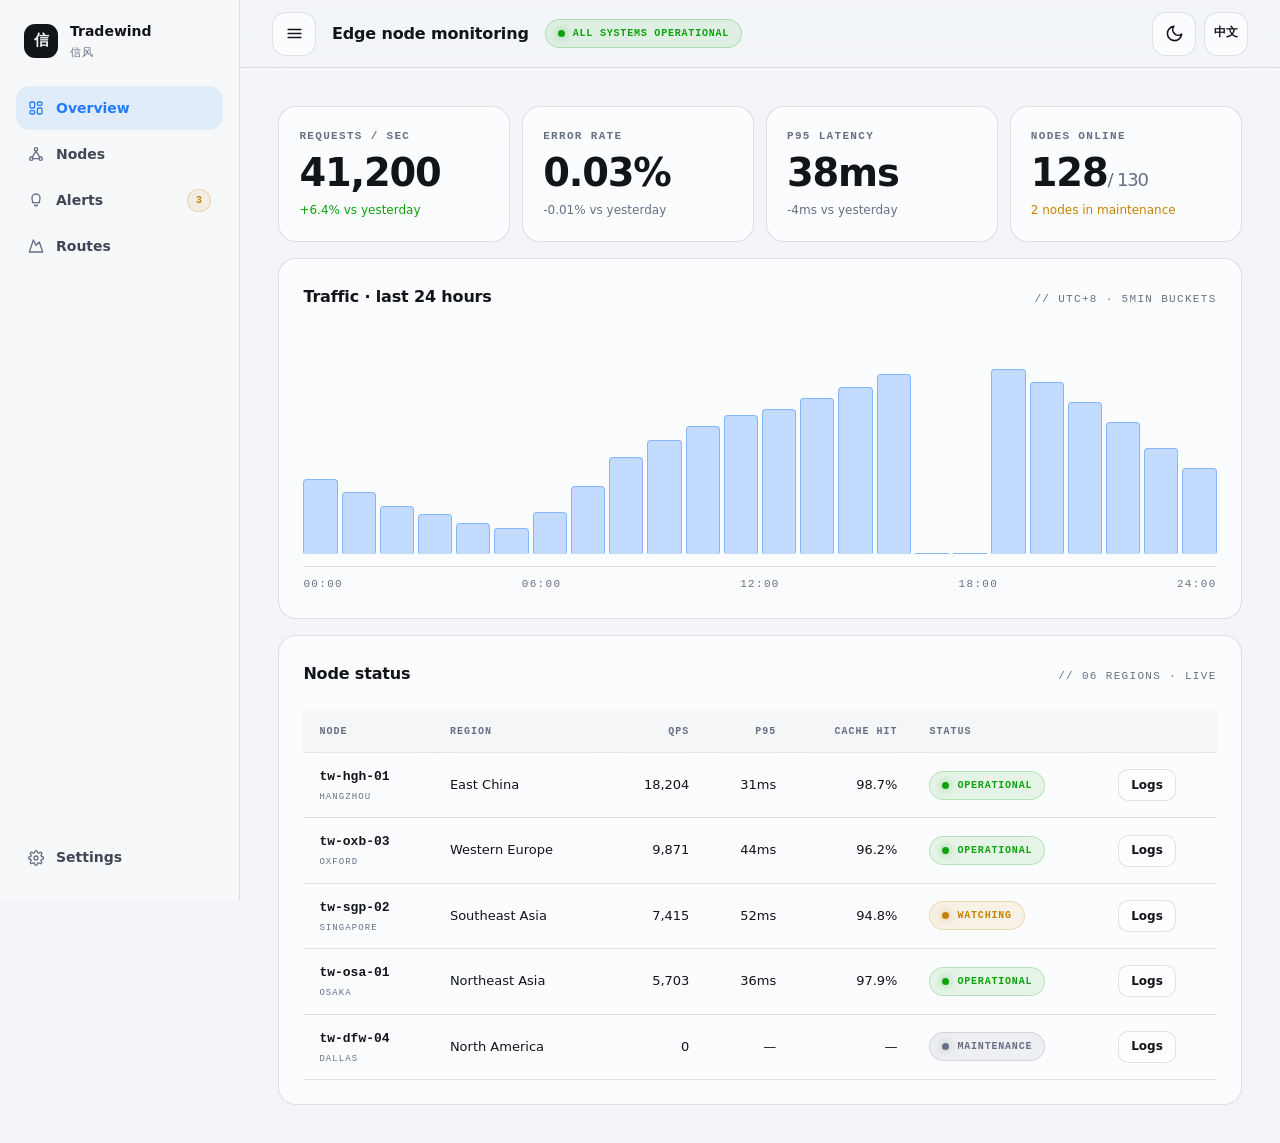
==== commit 141c8e4e: "v1.1.0 maintenance: task-type triggers, harden reveal/theme/a11y, language policy, QA loop - SKILL.m" ====
--- a/examples/dashboard/index.html
+++ b/examples/dashboard/index.html
@@ -8,6 +8,8 @@
   <meta name="theme-color" media="(prefers-color-scheme: light)" content="#f3f5f8">
   <meta name="theme-color" media="(prefers-color-scheme: dark)" content="#050609">
   <script>
+    /* Theme bootstrap — before stylesheets. Reveal hidden states arm only
+       after budian.js initializes; if it fails, content stays visible. */
     (function () {
       var t = null;
       try { t = localStorage.getItem("budian-theme"); } catch (e) {}
@@ -68,7 +70,7 @@
         </button>
         <h1 class="topbar__title"><span data-i18n="page.title">边缘节点监控</span><span class="status status--ok" data-i18n="page.status">全部系统正常</span></h1>
         <div class="topbar__actions">
-          <button class="icon-btn" type="button" data-budian-theme-toggle data-i18n-attr="aria-label:a11y.themeDark" aria-pressed="false">
+          <button class="icon-btn" type="button" data-budian-theme-toggle data-i18n-attr="aria-label:a11y.themeToggle" aria-label="切换主题">
             <svg class="icon icon--moon" viewBox="0 0 24 24" fill="none" stroke="currentColor" stroke-width="2" stroke-linecap="round" stroke-linejoin="round" aria-hidden="true"><path d="M21 12.8A9 9 0 1 1 11.2 3a7 7 0 0 0 9.8 9.8Z"/></svg>
             <svg class="icon icon--sun" viewBox="0 0 24 24" fill="none" stroke="currentColor" stroke-width="2" stroke-linecap="round" stroke-linejoin="round" aria-hidden="true"><circle cx="12" cy="12" r="4"/><path d="M12 2v2M12 20v2M4.9 4.9l1.4 1.4M17.7 17.7l1.4 1.4M2 12h2M20 12h2M4.9 19.1l1.4-1.4M17.7 6.3l1.4-1.4"/></svg>
           </button>
@@ -243,6 +245,7 @@
             "meta.title": "信风 Tradewind — 边缘节点监控台",
             "meta.description": "信风边缘网络的节点监控面板:请求量、延迟、缓存命中与告警。",
             "a11y.skip": "跳到主要内容",
+            "a11y.themeToggle": "切换明暗主题",
             "a11y.themeDark": "切换到深色模式",
             "a11y.themeLight": "切换到浅色模式",
             "a11y.menu": "打开导航",
@@ -278,6 +281,7 @@
             "meta.title": "Tradewind — Edge Node Console",
             "meta.description": "Node monitoring console for the Tradewind edge network: traffic, latency, cache hits and alerts.",
             "a11y.skip": "Skip to main content",
+            "a11y.themeToggle": "Toggle light/dark theme",
             "a11y.themeDark": "Switch to dark mode",
             "a11y.themeLight": "Switch to light mode",
             "a11y.menu": "Open navigation",
--- a/examples/dashboard/styles.css
+++ b/examples/dashboard/styles.css
@@ -175,7 +175,7 @@
 
 .icon-btn {
   display: grid; place-items: center;
-  width: 40px; height: 40px;
+  width: var(--budian-target-min); height: var(--budian-target-min);
   border-radius: var(--budian-radius-md);
   border: 1px solid var(--budian-border);
   background: var(--budian-surface);
